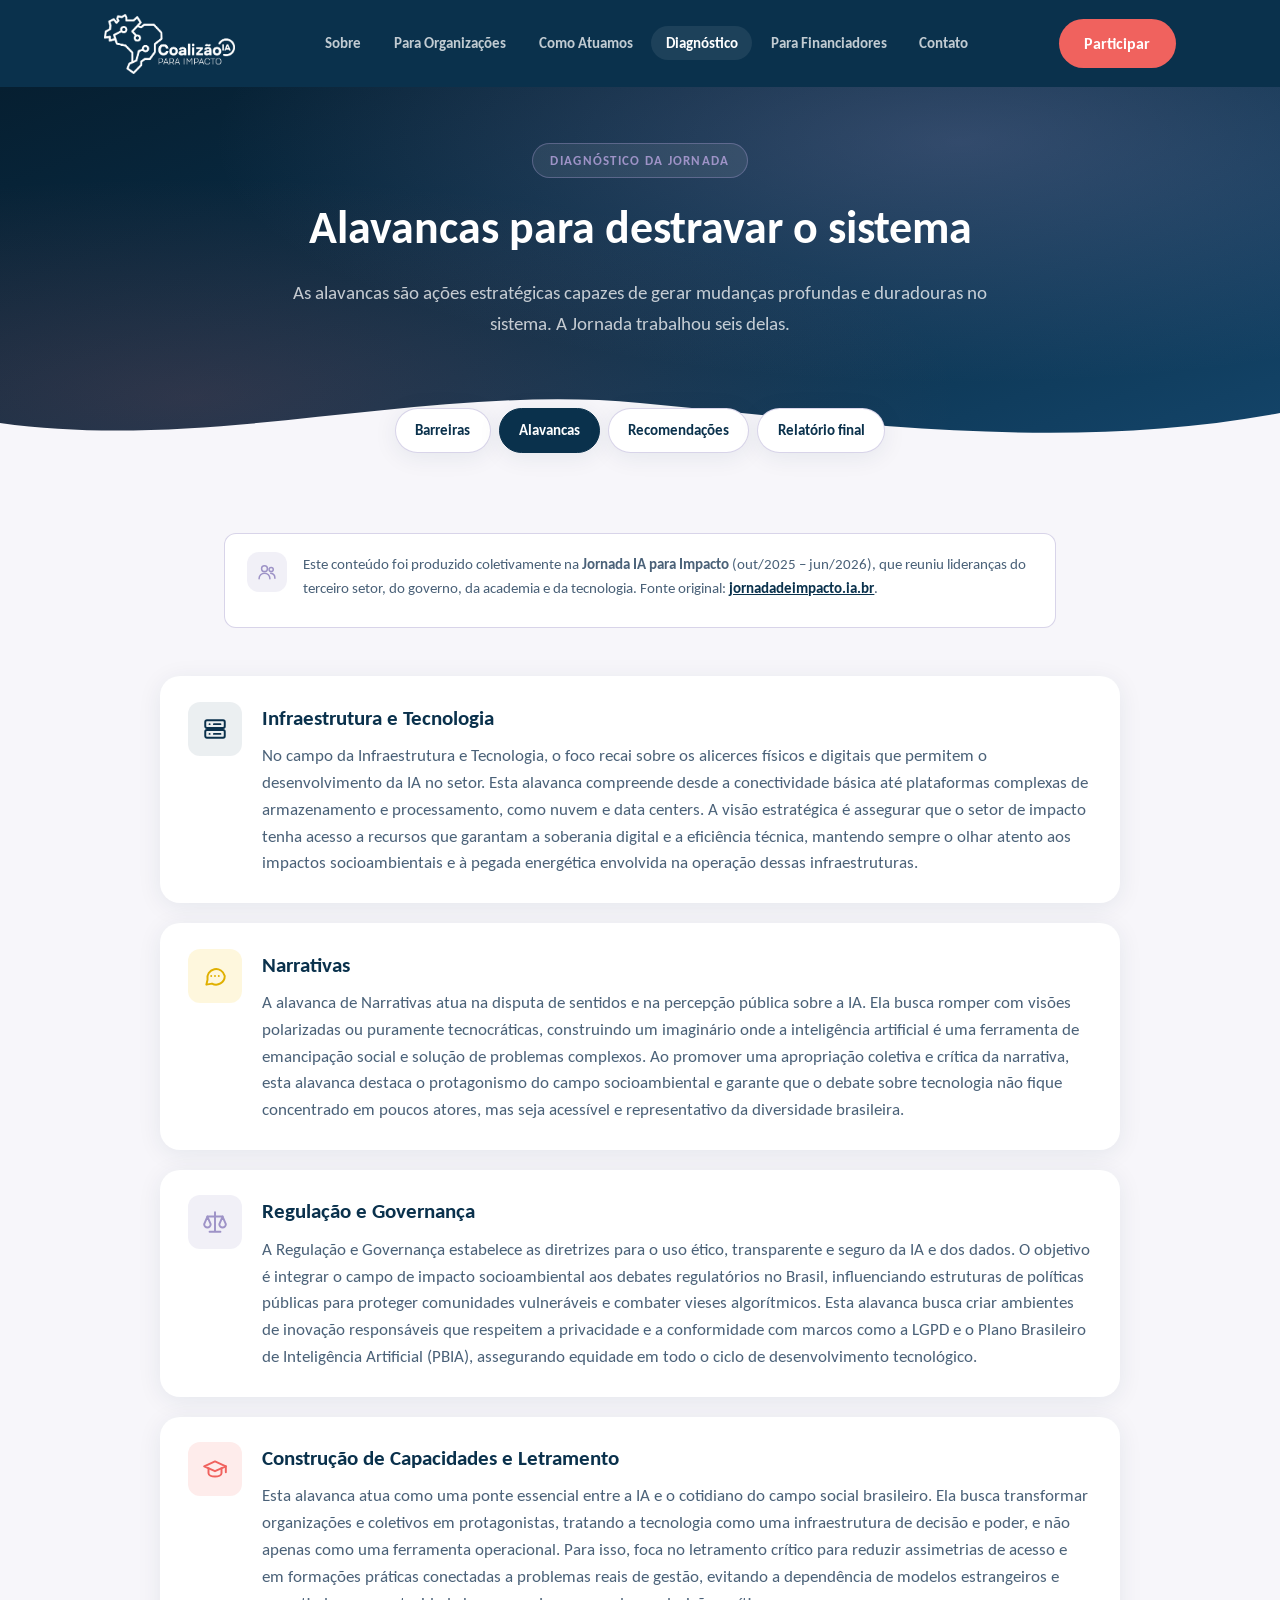
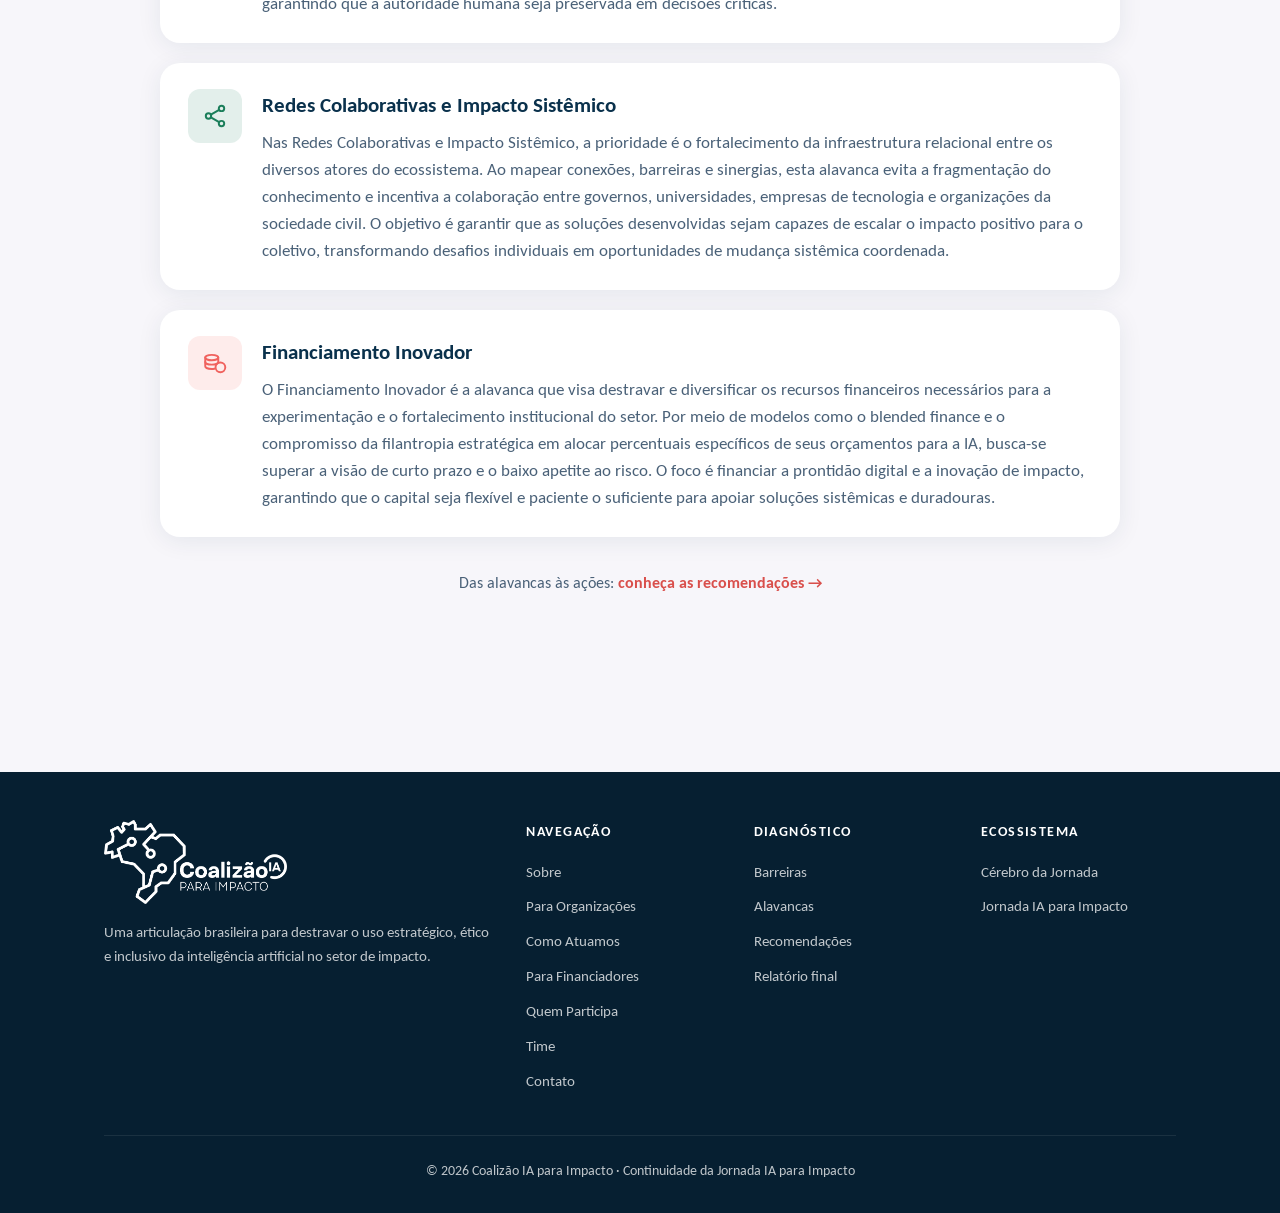
==== alavancas.html @ b7207121 "Subpaginas do diagnostico da Jornada: barreiras, alavancas, recomendacoes e relatorio Conteudo repli" ====
<!DOCTYPE html>
<html lang="pt-BR">
<head>
  <meta charset="UTF-8">
  <meta name="viewport" content="width=device-width, initial-scale=1.0">
  <title>Alavancas — Coalizão IA para Impacto</title>
  <meta name="description" content="As seis alavancas identificadas pela Jornada IA para Impacto para destravar o uso estratégico da IA no setor de impacto.">
  <link rel="preconnect" href="https://fonts.googleapis.com">
  <link rel="preconnect" href="https://fonts.gstatic.com" crossorigin>
  <link href="https://fonts.googleapis.com/css2?family=Carlito:ital,wght@0,400;0,700;1,400&display=swap" rel="stylesheet">
  <link rel="stylesheet" href="css/coalizao.css">
  <link rel="icon" type="image/png" sizes="32x32" href="assets/favicon-32.png">
  <link rel="icon" type="image/png" sizes="192x192" href="assets/favicon-192.png">
  <link rel="apple-touch-icon" href="assets/apple-touch-icon.png">
  <link rel="canonical" href="https://iaparaimpacto.org.br/alavancas.html">
  <script>
    if (/(^|\.)coalizaoiaparaimpacto\.org\.br$/.test(location.hostname)) {
      location.replace('https://iaparaimpacto.org.br' + location.pathname + location.search + location.hash);
    }
  </script>
</head>
<body>

  <header class="site-header">
    <nav class="nav">
      <a class="brand" href="index.html" aria-label="Coalizão IA para Impacto — página inicial">
        <img src="assets/branco_logo_coalizao-ia-para-impacto.png" alt="Coalizão IA para Impacto">
      </a>
      <ul class="nav-links">
        <li><a href="index.html#sobre">Sobre</a></li>
        <li><a href="index.html#organizacoes">Para Organizações</a></li>
        <li><a href="index.html#como-atuamos">Como Atuamos</a></li>
        <li><a href="barreiras.html" aria-current="page">Diagnóstico</a></li>
        <li><a href="index.html#financiadores">Para Financiadores</a></li>
        <li><a href="contato.html">Contato</a></li>
      </ul>
      <a class="btn btn-primary" href="index.html#participar">Participar</a>
    </nav>
  </header>

  <section class="hero page-hero">
    <div class="container">
      <span class="eyebrow">Diagnóstico da Jornada</span>
      <h1>Alavancas para destravar o sistema</h1>
      <p class="lead">
        As alavancas são ações estratégicas capazes de gerar mudanças profundas e
        duradouras no sistema. A Jornada trabalhou seis delas.
      </p>
    </div>
    <div class="wave-divider" aria-hidden="true">
      <svg viewBox="0 0 1440 70" preserveAspectRatio="none">
        <path d="M0,40 C240,70 480,0 720,20 C960,40 1200,70 1440,30 L1440,70 L0,70 Z"></path>
      </svg>
    </div>
  </section>

  <nav class="subnav container" aria-label="Diagnóstico da Jornada">
    <a href="barreiras.html">Barreiras</a>
    <a href="alavancas.html" aria-current="page">Alavancas</a>
    <a href="recomendacoes.html">Recomendações</a>
    <a href="relatorio.html">Relatório final</a>
  </nav>

  <section class="section">
    <div class="container">
      <div class="source-note">
        <div class="card-icon lavanda"><svg class="ico" aria-hidden="true"><use href="assets/icons.svg#i-users"/></svg></div>
        <div>
          Este conteúdo foi produzido coletivamente na <strong>Jornada IA para Impacto</strong>
          (out/2025 – jun/2026), que reuniu lideranças do terceiro setor, do governo, da
          academia e da tecnologia. Fonte original:
          <a href="https://jornadadeimpacto.ia.br/alavancas" target="_blank" rel="noopener">jornadadeimpacto.ia.br</a>.
        </div>
      </div>

      <div class="lever-list">
        <article class="lever">
          <div class="card-icon navy"><svg class="ico" aria-hidden="true"><use href="assets/icons.svg#i-server"/></svg></div>
          <div>
            <h2>Infraestrutura e Tecnologia</h2>
            <p>No campo da Infraestrutura e Tecnologia, o foco recai sobre os alicerces físicos e digitais que permitem o desenvolvimento da IA no setor. Esta alavanca compreende desde a conectividade básica até plataformas complexas de armazenamento e processamento, como nuvem e data centers. A visão estratégica é assegurar que o setor de impacto tenha acesso a recursos que garantam a soberania digital e a eficiência técnica, mantendo sempre o olhar atento aos impactos socioambientais e à pegada energética envolvida na operação dessas infraestruturas.</p>
          </div>
        </article>
        <article class="lever">
          <div class="card-icon amarelo"><svg class="ico" aria-hidden="true"><use href="assets/icons.svg#i-message"/></svg></div>
          <div>
            <h2>Narrativas</h2>
            <p>A alavanca de Narrativas atua na disputa de sentidos e na percepção pública sobre a IA. Ela busca romper com visões polarizadas ou puramente tecnocráticas, construindo um imaginário onde a inteligência artificial é uma ferramenta de emancipação social e solução de problemas complexos. Ao promover uma apropriação coletiva e crítica da narrativa, esta alavanca destaca o protagonismo do campo socioambiental e garante que o debate sobre tecnologia não fique concentrado em poucos atores, mas seja acessível e representativo da diversidade brasileira.</p>
          </div>
        </article>
        <article class="lever">
          <div class="card-icon lavanda"><svg class="ico" aria-hidden="true"><use href="assets/icons.svg#i-scale"/></svg></div>
          <div>
            <h2>Regulação e Governança</h2>
            <p>A Regulação e Governança estabelece as diretrizes para o uso ético, transparente e seguro da IA e dos dados. O objetivo é integrar o campo de impacto socioambiental aos debates regulatórios no Brasil, influenciando estruturas de políticas públicas para proteger comunidades vulneráveis e combater vieses algorítmicos. Esta alavanca busca criar ambientes de inovação responsáveis que respeitem a privacidade e a conformidade com marcos como a LGPD e o Plano Brasileiro de Inteligência Artificial (PBIA), assegurando equidade em todo o ciclo de desenvolvimento tecnológico.</p>
          </div>
        </article>
        <article class="lever">
          <div class="card-icon coral"><svg class="ico" aria-hidden="true"><use href="assets/icons.svg#i-cap"/></svg></div>
          <div>
            <h2>Construção de Capacidades e Letramento</h2>
            <p>Esta alavanca atua como uma ponte essencial entre a IA e o cotidiano do campo social brasileiro. Ela busca transformar organizações e coletivos em protagonistas, tratando a tecnologia como uma infraestrutura de decisão e poder, e não apenas como uma ferramenta operacional. Para isso, foca no letramento crítico para reduzir assimetrias de acesso e em formações práticas conectadas a problemas reais de gestão, evitando a dependência de modelos estrangeiros e garantindo que a autoridade humana seja preservada em decisões críticas.</p>
          </div>
        </article>
        <article class="lever">
          <div class="card-icon verde"><svg class="ico" aria-hidden="true"><use href="assets/icons.svg#i-share"/></svg></div>
          <div>
            <h2>Redes Colaborativas e Impacto Sistêmico</h2>
            <p>Nas Redes Colaborativas e Impacto Sistêmico, a prioridade é o fortalecimento da infraestrutura relacional entre os diversos atores do ecossistema. Ao mapear conexões, barreiras e sinergias, esta alavanca evita a fragmentação do conhecimento e incentiva a colaboração entre governos, universidades, empresas de tecnologia e organizações da sociedade civil. O objetivo é garantir que as soluções desenvolvidas sejam capazes de escalar o impacto positivo para o coletivo, transformando desafios individuais em oportunidades de mudança sistêmica coordenada.</p>
          </div>
        </article>
        <article class="lever">
          <div class="card-icon coral"><svg class="ico" aria-hidden="true"><use href="assets/icons.svg#i-coins"/></svg></div>
          <div>
            <h2>Financiamento Inovador</h2>
            <p>O Financiamento Inovador é a alavanca que visa destravar e diversificar os recursos financeiros necessários para a experimentação e o fortalecimento institucional do setor. Por meio de modelos como o blended finance e o compromisso da filantropia estratégica em alocar percentuais específicos de seus orçamentos para a IA, busca-se superar a visão de curto prazo e o baixo apetite ao risco. O foco é financiar a prontidão digital e a inovação de impacto, garantindo que o capital seja flexível e paciente o suficiente para apoiar soluções sistêmicas e duradouras.</p>
          </div>
        </article>
      </div>

      <p class="more-link">
        Das alavancas às ações: <a href="recomendacoes.html">conheça as recomendações →</a>
      </p>
    </div>
  </section>

  <footer class="site-footer">
    <div class="container">
      <div class="footer-grid">
        <div>
          <img class="footer-logo" src="assets/branco_logo_coalizao-ia-para-impacto.png" alt="Coalizão IA para Impacto">
          <p style="font-size:0.95rem;max-width:28rem;">
            Uma articulação brasileira para destravar o uso estratégico, ético e
            inclusivo da inteligência artificial no setor de impacto.
          </p>
        </div>
        <div>
          <h4>Navegação</h4>
          <ul>
            <li><a href="index.html#sobre">Sobre</a></li>
            <li><a href="index.html#organizacoes">Para Organizações</a></li>
            <li><a href="index.html#como-atuamos">Como Atuamos</a></li>
            <li><a href="index.html#financiadores">Para Financiadores</a></li>
            <li><a href="index.html#quem-participa">Quem Participa</a></li>
            <li><a href="index.html#time">Time</a></li>
            <li><a href="contato.html">Contato</a></li>
          </ul>
        </div>
        <div>
          <h4>Diagnóstico</h4>
          <ul>
            <li><a href="barreiras.html">Barreiras</a></li>
            <li><a href="alavancas.html">Alavancas</a></li>
            <li><a href="recomendacoes.html">Recomendações</a></li>
            <li><a href="relatorio.html">Relatório final</a></li>
          </ul>
        </div>
        <div>
          <h4>Ecossistema</h4>
          <ul>
            <li><a href="https://jornadadeimpacto.ia.br/" target="_blank" rel="noopener">Cérebro da Jornada</a></li>
            <li><a href="https://jornadadeimpacto.ia.br/" target="_blank" rel="noopener">Jornada IA para Impacto</a></li>
          </ul>
        </div>
      </div>
      <div class="footer-bottom">
        © 2026 Coalizão IA para Impacto · Continuidade da Jornada IA para Impacto
      </div>
    </div>
  </footer>

</body>
</html>
---- css/coalizao.css ----
/* ============================================================
   Coalizão IA para Impacto — Design System
   Identidade visual oficial (Com Limão, sistema da Jornada):
   Navy #0A314C · Lavanda #9E93C7 · Coral #F0625E · Calibri
   (na web: Carlito, métrica-compatível com Calibri)
   Compartilhado por todas as páginas do site.
   ============================================================ */

:root {
  /* Paleta oficial */
  --navy: #0A314C;          /* primária — fundos escuros, títulos */
  --navy-deep: #061F31;     /* variação escura para gradientes */
  --navy-soft: #14456A;     /* variação clara para gradientes */
  --lavanda: #9E93C7;       /* secundária */
  --coral: #F0625E;         /* destaque — CTAs */
  --coral-dark: #D94F4B;

  /* Neutros derivados */
  --paper: #F7F6FA;         /* fundo claro com leve tom lavanda */
  --paper-alt: #EFEDF5;
  --ink: #0A314C;           /* texto em fundo claro = navy */
  --ink-soft: #4A6178;      /* texto secundário */

  /* Transparências */
  --lavanda-tint: rgba(158, 147, 199, 0.14);
  --lavanda-border: rgba(158, 147, 199, 0.4);
  --coral-tint: rgba(240, 98, 94, 0.12);
  --navy-tint: rgba(10, 49, 76, 0.08);
  --white-tint: rgba(255, 255, 255, 0.08);
  --white-70: rgba(255, 255, 255, 0.75);
  --white: #FFFFFF;

  /* Tipografia — Calibri (Carlito na web) */
  --font-sans: 'Carlito', Calibri, 'Segoe UI', system-ui, sans-serif;

  /* Layout */
  --container: 1120px;
  --radius-lg: 1.25rem;
  --radius-md: 0.75rem;
  --radius-pill: 9999px;
  --shadow-card: 0 4px 24px rgba(10, 49, 76, 0.08);
  --shadow-card-hover: 0 8px 32px rgba(10, 49, 76, 0.15);
}

* { box-sizing: border-box; }

html { scroll-behavior: smooth; }

body {
  margin: 0;
  font-family: var(--font-sans);
  background: var(--paper);
  color: var(--ink);
  line-height: 1.6;
  font-size: 1.05rem;
  -webkit-font-smoothing: antialiased;
}

img { max-width: 100%; display: block; }

a { color: inherit; }

.container {
  max-width: var(--container);
  margin: 0 auto;
  padding: 0 1.5rem;
}

/* ---------- Header / Nav ---------- */
.site-header {
  position: sticky;
  top: 0;
  z-index: 50;
  background: var(--navy);
  color: var(--white);
}

.site-header .nav {
  display: flex;
  align-items: center;
  justify-content: space-between;
  gap: 1rem;
  padding: 0.85rem 1.5rem;
  max-width: var(--container);
  margin: 0 auto;
}

.brand { display: flex; align-items: center; text-decoration: none; }
.brand img { height: 60px; width: auto; }

/* ---------- Insígnia da marca (hexágono-nó, inline SVG) ---------- */
.insignia {
  display: inline-block;
  width: 1em;
  height: 1.14em; /* proporção do viewBox 851x972 */
  fill: currentColor;
  vertical-align: middle;
}

.nav-links {
  display: flex;
  align-items: center;
  gap: 0.25rem;
  list-style: none;
  margin: 0;
  padding: 0;
}

.nav-links a {
  white-space: nowrap;
  text-decoration: none;
  font-size: 0.95rem;
  font-weight: 600;
  padding: 0.5rem 0.9rem;
  border-radius: var(--radius-pill);
  color: var(--white-70);
  transition: background 0.2s, color 0.2s;
}

.nav-links a:hover,
.nav-links a[aria-current="page"] {
  background: var(--white-tint);
  color: var(--white);
}

/* ---------- Botões ---------- */
.btn {
  display: inline-flex;
  align-items: center;
  gap: 0.5rem;
  padding: 0.75rem 1.6rem;
  border-radius: var(--radius-pill);
  font-family: var(--font-sans);
  font-weight: 700;
  font-size: 1rem;
  text-decoration: none;
  border: none;
  cursor: pointer;
  transition: transform 0.15s, box-shadow 0.15s, background 0.2s;
}

.btn:hover { transform: translateY(-1px); }

.btn-primary {
  background: var(--coral);
  color: var(--white);
}
.btn-primary:hover { background: var(--coral-dark); box-shadow: 0 6px 18px rgba(240, 98, 94, 0.4); }

.btn-ghost {
  background: var(--white-tint);
  color: var(--white);
  border: 1px solid var(--lavanda-border);
}
.btn-ghost:hover { background: rgba(255, 255, 255, 0.16); }

.btn-navy {
  background: var(--navy);
  color: var(--white);
}
.btn-navy:hover { background: var(--navy-soft); }

/* ---------- Hero ---------- */
.hero {
  position: relative;
  background:
    radial-gradient(ellipse at 75% 15%, rgba(158, 147, 199, 0.28), transparent 55%),
    radial-gradient(ellipse at 15% 85%, rgba(240, 98, 94, 0.16), transparent 50%),
    linear-gradient(160deg, var(--navy-deep) 0%, var(--navy) 55%, var(--navy-soft) 100%);
  color: var(--white);
  padding: 5.5rem 0 8.5rem;
  overflow: hidden;
  text-align: center;
}

.hero .hero-logo {
  height: clamp(110px, 16vw, 160px);
  width: auto;
  margin: 0 auto 2.25rem;
}

/* Insígnias decorativas flutuando no hero */
.hero { isolation: isolate; }
.hero .hero-deco {
  position: absolute;
  opacity: 0.1;
  pointer-events: none;
  z-index: -1;
}
@media (max-width: 800px) {
  .hero .hero-deco { display: none; }
}

.hero .eyebrow {
  display: inline-block;
  padding: 0.4rem 1.1rem;
  border-radius: var(--radius-pill);
  background: var(--white-tint);
  border: 1px solid var(--lavanda-border);
  font-size: 0.8rem;
  font-weight: 700;
  letter-spacing: 0.1em;
  text-transform: uppercase;
  color: var(--lavanda);
  margin-bottom: 1.5rem;
}

.hero h1 {
  font-size: clamp(2.2rem, 5.5vw, 3.6rem);
  font-weight: 700;
  line-height: 1.12;
  margin: 0 0 1.5rem;
}

.hero h1 .highlight { color: var(--coral); }

.hero .lead {
  max-width: 46rem;
  margin: 0 auto 1rem;
  font-size: 1.2rem;
  color: var(--white-70);
}

.hero .actions {
  display: flex;
  gap: 1rem;
  justify-content: center;
  flex-wrap: wrap;
  margin-top: 2.5rem;
}

/* Divisor em onda */
.wave-divider {
  position: absolute;
  bottom: -1px;
  left: 0;
  width: 100%;
  line-height: 0;
}
.wave-divider svg { width: 100%; height: 70px; display: block; }
.wave-divider path { fill: var(--paper); }

/* ---------- Faixa de números ---------- */
.stats-band {
  display: grid;
  grid-template-columns: repeat(auto-fit, minmax(180px, 1fr));
  gap: 1.5rem;
  margin-top: -3.5rem;
  position: relative;
  z-index: 2;
}

.stat {
  background: var(--white);
  border-radius: var(--radius-lg);
  border-top: 4px solid var(--coral);
  box-shadow: var(--shadow-card);
  padding: 1.5rem 1.25rem;
  text-align: center;
}

.stat:nth-child(2) { border-top-color: var(--lavanda); }
.stat:nth-child(3) { border-top-color: #F7D046; }
.stat:nth-child(4) { border-top-color: #1B7E5A; }

.stat .num {
  display: block;
  font-size: 2.1rem;
  font-weight: 700;
  color: var(--coral);
  line-height: 1.1;
}

.stat .label {
  font-size: 0.9rem;
  color: var(--ink-soft);
}

/* ---------- Seções ---------- */
.section { padding: 5rem 0; }
.section.alt { background: var(--paper-alt); }
.section.dark {
  background: linear-gradient(160deg, var(--navy-deep), var(--navy));
  color: var(--white);
}

.section-head {
  text-align: center;
  max-width: 46rem;
  margin: 0 auto 3rem;
}

.kicker .insignia {
  width: 0.8em;
  height: 0.92em;
  margin-right: 0.45em;
  vertical-align: -0.1em;
  color: var(--coral);
}

.kicker {
  display: inline-block;
  font-size: 0.8rem;
  font-weight: 700;
  letter-spacing: 0.12em;
  text-transform: uppercase;
  color: var(--navy);
  background: var(--lavanda-tint);
  border: 1px solid var(--lavanda-border);
  padding: 0.35rem 1rem;
  border-radius: var(--radius-pill);
  margin-bottom: 1rem;
}

.section.dark .kicker {
  color: var(--lavanda);
  background: var(--white-tint);
}

.section-head h2 {
  font-size: clamp(1.7rem, 3.5vw, 2.4rem);
  font-weight: 700;
  line-height: 1.2;
  margin: 0 0 0.75rem;
}

.section-head p {
  color: var(--ink-soft);
  font-size: 1.1rem;
  margin: 0;
}

.section.dark .section-head p { color: var(--white-70); }

/* ---------- Cards ---------- */
.card-grid {
  display: grid;
  grid-template-columns: repeat(auto-fit, minmax(250px, 1fr));
  gap: 1.5rem;
}

.card {
  background: var(--white);
  border: 1px solid rgba(158, 147, 199, 0.18);
  border-radius: var(--radius-lg);
  padding: 1.75rem;
  box-shadow: var(--shadow-card);
  transition: transform 0.2s, box-shadow 0.2s, border-color 0.2s;
}

.card:hover {
  transform: translateY(-4px);
  box-shadow: var(--shadow-card-hover);
  border-color: var(--lavanda-border);
}

.card-icon {
  width: 54px;
  height: 54px;
  border-radius: var(--radius-md);
  display: grid;
  place-items: center;
  font-size: 1.5rem;
  margin-bottom: 1.1rem;
}

.card-icon .insignia { width: 26px; height: 30px; }

.card-icon.coral   { background: var(--coral-tint);   color: var(--coral); }
.card-icon.lavanda { background: var(--lavanda-tint); color: var(--lavanda); }
.card-icon.navy    { background: var(--navy-tint);    color: var(--navy); }
.card-icon.verde   { background: rgba(27, 126, 90, 0.12); color: #1B7E5A; }
.card-icon.amarelo { background: rgba(247, 208, 70, 0.18); color: #E0B000; }

.section.dark .card-icon.navy { background: var(--white-tint); color: var(--lavanda); }

/* Rotações da insígnia (as 6 variações oficiais) */
.rot-60  { transform: rotate(60deg); }
.rot-120 { transform: rotate(120deg); }
.rot-180 { transform: rotate(180deg); }
.rot-240 { transform: rotate(240deg); }
.rot-300 { transform: rotate(300deg); }

.card h3 {
  margin: 0 0 0.5rem;
  font-size: 1.2rem;
  font-weight: 700;
}

.card p {
  margin: 0;
  color: var(--ink-soft);
  font-size: 0.98rem;
}

.section.dark .card {
  background: var(--white-tint);
  border: 1px solid var(--lavanda-border);
  box-shadow: none;
}
.section.dark .card h3 { color: var(--white); }
.section.dark .card p { color: var(--white-70); }

/* Card de pilar com etiqueta */
.card .tag {
  display: inline-block;
  font-size: 0.72rem;
  font-weight: 700;
  letter-spacing: 0.08em;
  text-transform: uppercase;
  padding: 0.2rem 0.7rem;
  border-radius: var(--radius-pill);
  background: var(--coral-tint);
  color: var(--coral);
  margin-bottom: 0.75rem;
}

.section.dark .card .tag { background: rgba(240, 98, 94, 0.25); color: #FFB3B0; }

/* ---------- Citação / objetivo ---------- */
.quote-block {
  position: relative;
  max-width: 52rem;
  margin: 0 auto;
  text-align: center;
}

.quote-block .quote-deco {
  position: absolute;
  top: 50%;
  left: 50%;
  transform: translate(-50%, -54%);
  width: 320px;
  height: 365px;
  opacity: 0.07;
  pointer-events: none;
  color: var(--lavanda);
}

.quote-block blockquote {
  margin: 0;
  font-size: clamp(1.3rem, 2.8vw, 1.8rem);
  font-weight: 600;
  line-height: 1.45;
  color: var(--white);
}

.quote-block blockquote .highlight { color: var(--coral); }

/* ---------- Chips ---------- */
.chip-grid {
  display: flex;
  flex-wrap: wrap;
  gap: 0.75rem;
  justify-content: center;
  max-width: 52rem;
  margin: 0 auto;
}

.chip {
  padding: 0.65rem 1.4rem;
  border-radius: var(--radius-pill);
  background: var(--white);
  border: 1px solid var(--lavanda-border);
  font-weight: 600;
  font-size: 0.95rem;
  box-shadow: var(--shadow-card);
}

/* ---------- Ícones temáticos (traço, herdam a cor) ---------- */
.ico {
  width: 26px;
  height: 26px;
  fill: none;
  stroke: currentColor;
  stroke-width: 1.8;
  stroke-linecap: round;
  stroke-linejoin: round;
}

/* Grade fixa 3 + 3 */
.card-grid.cols-3 { grid-template-columns: repeat(3, 1fr); }
@media (max-width: 900px) { .card-grid.cols-3 { grid-template-columns: repeat(2, 1fr); } }
@media (max-width: 600px) { .card-grid.cols-3 { grid-template-columns: 1fr; } }

/* ---------- Barreiras: blocos horizontais compactos ---------- */
.barrier-grid {
  display: grid;
  grid-template-columns: repeat(3, 1fr);
  gap: 1rem 1.25rem;
}
@media (max-width: 900px) { .barrier-grid { grid-template-columns: repeat(2, 1fr); } }
@media (max-width: 600px) { .barrier-grid { grid-template-columns: 1fr; } }

.barrier {
  display: flex;
  gap: 1rem;
  align-items: flex-start;
  padding: 1.1rem 1.25rem;
  background: var(--white);
  border-radius: var(--radius-md);
  border-left: 4px solid var(--coral);
  box-shadow: var(--shadow-card);
}
.barrier .card-icon { flex: 0 0 auto; width: 44px; height: 44px; margin: 0; }
.barrier .card-icon .ico { width: 22px; height: 22px; }
.barrier h3 { margin: 0 0 0.2rem; font-size: 1.05rem; }
.barrier p { margin: 0; color: var(--ink-soft); font-size: 0.93rem; line-height: 1.45; }

/* ---------- Como atuamos: diagrama em camadas ---------- */
.tree {
  max-width: 980px;
  margin: 0 auto;
  display: grid;
  gap: 0.9rem;
}
.tree-band {
  display: flex;
  gap: 1.1rem;
  align-items: center;
  border-radius: var(--radius-lg);
  padding: 1.4rem 1.75rem;
}
.tree-band h3 { margin: 0 0 0.25rem; font-size: 1.2rem; }
.tree-band p { margin: 0; font-size: 0.98rem; }
.tree-band .card-icon { flex: 0 0 auto; margin: 0; }
.tree-band .band-label {
  display: block;
  font-size: 0.72rem;
  font-weight: 700;
  letter-spacing: 0.1em;
  text-transform: uppercase;
  margin-bottom: 0.2rem;
}
.tree-top {
  background: rgba(247, 208, 70, 0.16);
  border: 1px solid rgba(224, 176, 0, 0.35);
}
.tree-top p { color: var(--ink-soft); }
.tree-top .band-label { color: #A07E00; }
.tree-base {
  background: linear-gradient(150deg, var(--navy), var(--navy-deep));
  color: var(--white);
}
.tree-base p { color: var(--white-70); }
.tree-base .band-label { color: var(--lavanda); }
.tree-base .card-icon { background: var(--white-tint); color: var(--lavanda); }
.tree-cols {
  display: grid;
  grid-template-columns: repeat(3, 1fr);
  gap: 0.9rem;
}
@media (max-width: 800px) {
  .tree-cols { grid-template-columns: 1fr; }
  .tree-band { flex-direction: column; align-items: flex-start; }
}
.tree-col {
  background: var(--white);
  border-radius: var(--radius-lg);
  border-top: 4px solid var(--coral);
  box-shadow: var(--shadow-card);
  padding: 1.5rem;
}
.tree-col:nth-child(2) { border-top-color: var(--lavanda); }
.tree-col:nth-child(3) { border-top-color: #1B7E5A; }
.tree-col h3 { margin: 0.9rem 0 0.4rem; font-size: 1.1rem; }
.tree-col p { margin: 0; color: var(--ink-soft); font-size: 0.95rem; }
.tree-col .card-icon { margin: 0; }

/* ---------- Financiadores: texto + lista ---------- */
.funders {
  display: grid;
  grid-template-columns: 0.9fr 1.1fr;
  gap: 3rem;
  align-items: center;
}
@media (max-width: 860px) { .funders { grid-template-columns: 1fr; gap: 2rem; } }
.funders .kicker { color: var(--lavanda); background: var(--white-tint); }
.funders h2 {
  font-size: clamp(1.7rem, 3.5vw, 2.4rem);
  line-height: 1.2;
  margin: 0 0 1rem;
}
.funders .lead { color: var(--white-70); font-size: 1.1rem; margin: 0 0 1.75rem; }
.funders-list { list-style: none; margin: 0; padding: 0; display: grid; gap: 1.25rem; }
.funders-list li { display: flex; gap: 1rem; align-items: flex-start; }
.funders-list .card-icon {
  flex: 0 0 auto; width: 44px; height: 44px; margin: 0;
  background: var(--white-tint); color: var(--coral);
}
.funders-list .card-icon .ico { width: 22px; height: 22px; }
.funders-list h3 { margin: 0 0 0.15rem; font-size: 1.08rem; color: var(--white); }
.funders-list p { margin: 0; color: var(--white-70); font-size: 0.95rem; }

/* ---------- Chamada "quer entender mais?" na home ---------- */
.more-link {
  text-align: center;
  margin-top: 2rem;
  font-size: 1.02rem;
  color: var(--ink-soft);
}
.more-link a {
  color: var(--coral-dark);
  font-weight: 700;
  text-decoration: none;
  white-space: nowrap;
}
.more-link a:hover { text-decoration: underline; }
.section.dark .more-link { color: var(--white-70); }

.link-list { list-style: none; margin: 1rem 0 0; padding: 0; display: grid; gap: 0.4rem; }
.link-list a { color: var(--navy); font-weight: 700; text-decoration: none; }
.link-list a:hover { color: var(--coral-dark); }
.link-list a::before { content: '→ '; color: var(--coral); }

/* ---------- Subpáginas do diagnóstico ---------- */
.page-hero { padding: 3.5rem 0 6rem; }
.page-hero h1 { font-size: clamp(1.9rem, 4.2vw, 2.9rem); }

.subnav {
  display: flex;
  flex-wrap: wrap;
  gap: 0.5rem;
  justify-content: center;
  margin: -2.75rem auto 0;
  position: relative;
  z-index: 2;
}
.subnav a {
  background: var(--white);
  border: 1px solid var(--lavanda-border);
  border-radius: var(--radius-pill);
  box-shadow: var(--shadow-card);
  padding: 0.6rem 1.2rem;
  font-weight: 700;
  font-size: 0.95rem;
  text-decoration: none;
  color: var(--navy);
}
.subnav a:hover { border-color: var(--coral); }
.subnav a[aria-current="page"] { background: var(--navy); color: var(--white); border-color: var(--navy); }

.source-note {
  max-width: 52rem;
  margin: 0 auto 3rem;
  display: flex;
  gap: 1rem;
  align-items: flex-start;
  background: var(--white);
  border: 1px solid var(--lavanda-border);
  border-radius: var(--radius-md);
  padding: 1.1rem 1.4rem;
  font-size: 0.95rem;
  color: var(--ink-soft);
}
.source-note .card-icon { width: 40px; height: 40px; flex: 0 0 auto; }
.source-note .card-icon .ico { width: 20px; height: 20px; }
.source-note a { color: var(--navy); font-weight: 700; }

.prose-narrow { max-width: 52rem; margin: 0 auto; }
.prose-narrow p { color: var(--ink-soft); }

/* Barreiras por macrodimensão */
.macro {
  display: grid;
  grid-template-columns: 260px 1fr;
  gap: 2rem;
  padding: 2.25rem 0;
  border-top: 1px solid var(--lavanda-border);
}
.macro:first-of-type { border-top: none; }
@media (max-width: 800px) { .macro { grid-template-columns: 1fr; gap: 1rem; } }
.macro-head .num {
  display: block;
  font-size: 0.8rem;
  font-weight: 700;
  letter-spacing: 0.12em;
  text-transform: uppercase;
  color: var(--coral);
}
.macro-head h2 { font-size: 1.5rem; line-height: 1.2; margin: 0.3rem 0 0; }
.macro-items { display: grid; grid-template-columns: repeat(2, 1fr); gap: 1rem; }
@media (max-width: 800px) { .macro-items { grid-template-columns: 1fr; } }
.macro-items .item {
  background: var(--white);
  border-radius: var(--radius-md);
  box-shadow: var(--shadow-card);
  padding: 1.1rem 1.25rem;
}
.macro-items h3 {
  margin: 0 0 0.35rem;
  font-size: 0.85rem;
  letter-spacing: 0.08em;
  text-transform: uppercase;
  color: var(--navy);
}
.macro-items p { margin: 0; font-size: 0.95rem; color: var(--ink-soft); line-height: 1.5; }

/* Alavancas */
.lever-list { display: grid; gap: 1.25rem; max-width: 60rem; margin: 0 auto; }
.lever {
  display: grid;
  grid-template-columns: auto 1fr;
  gap: 1.25rem;
  background: var(--white);
  border-radius: var(--radius-lg);
  box-shadow: var(--shadow-card);
  padding: 1.6rem 1.75rem;
}
.lever h2 { font-size: 1.3rem; margin: 0 0 0.5rem; }
.lever p { margin: 0; color: var(--ink-soft); }
@media (max-width: 600px) { .lever { grid-template-columns: 1fr; } }

/* Recomendações em sanfona */
.rec-group { max-width: 56rem; margin: 0 auto 2.5rem; }
.rec-group > h2 {
  font-size: 0.85rem;
  letter-spacing: 0.12em;
  text-transform: uppercase;
  color: var(--coral);
  margin: 0 0 0.8rem;
}
.rec {
  background: var(--white);
  border-radius: var(--radius-md);
  box-shadow: var(--shadow-card);
  margin-bottom: 0.75rem;
  border-left: 4px solid var(--lavanda);
}
.rec summary {
  cursor: pointer;
  list-style: none;
  padding: 1.1rem 3rem 1.1rem 1.4rem;
  font-weight: 700;
  font-size: 1.05rem;
  position: relative;
}
.rec summary::-webkit-details-marker { display: none; }
.rec summary::after {
  content: '+';
  position: absolute;
  right: 1.3rem;
  top: 50%;
  transform: translateY(-50%);
  font-size: 1.5rem;
  color: var(--coral);
  font-weight: 400;
}
.rec[open] summary::after { content: '−'; }
.rec[open] { border-left-color: var(--coral); }
.rec .rec-body { padding: 0 1.4rem 1.3rem; }
.rec .rec-body p { color: var(--ink-soft); margin: 0 0 0.8rem; }
.rec .rec-meta {
  background: var(--paper);
  border-radius: var(--radius-md);
  padding: 0.7rem 1rem;
  font-size: 0.95rem;
}
.rec .rec-meta strong { color: var(--navy); }

/* Relatório */
.report-embed {
  max-width: 60rem;
  margin: 0 auto;
  background: var(--white);
  border-radius: var(--radius-lg);
  box-shadow: var(--shadow-card);
  overflow: hidden;
}
.report-embed iframe { display: block; width: 100%; height: 78vh; min-height: 520px; border: 0; }

/* ---------- Mural de logos (quem faz parte) ---------- */
.logo-wall {
  display: grid;
  grid-template-columns: repeat(auto-fit, minmax(160px, 1fr));
  gap: 1rem;
}

.logo-wall .logo-item {
  background: var(--white);
  border: 1px solid rgba(158, 147, 199, 0.18);
  border-radius: var(--radius-md);
  box-shadow: var(--shadow-card);
  display: grid;
  place-items: center;
  padding: 1.25rem 1.5rem;
  min-height: 92px;
  transition: transform 0.2s, box-shadow 0.2s;
}

.logo-wall .logo-item:hover {
  transform: translateY(-3px);
  box-shadow: var(--shadow-card-hover);
}

.logo-wall img {
  max-height: 52px;
  max-width: 100%;
  width: auto;
  filter: grayscale(1);
  opacity: 0.75;
  transition: filter 0.25s, opacity 0.25s;
}

.logo-wall .logo-item:hover img { filter: none; opacity: 1; }

.logo-wall-note {
  text-align: center;
  color: var(--ink-soft);
  font-size: 0.95rem;
  margin-top: 1.5rem;
}

/* ---------- Time ---------- */
.team-grid {
  display: grid;
  grid-template-columns: repeat(auto-fit, minmax(230px, 1fr));
  gap: 1.5rem;
  max-width: 980px;
  margin: 0 auto;
}

.team-card {
  background: var(--white);
  border: 1px solid rgba(158, 147, 199, 0.18);
  border-radius: var(--radius-lg);
  box-shadow: var(--shadow-card);
  padding: 1.75rem 1.5rem;
  text-align: center;
  transition: transform 0.2s, box-shadow 0.2s;
}

.team-card:hover { transform: translateY(-4px); box-shadow: var(--shadow-card-hover); }

.team-card img {
  width: 120px;
  height: 120px;
  border-radius: 50%;
  object-fit: cover;
  margin: 0 auto 1rem;
  border: 3px solid var(--lavanda-tint);
}

.team-card h3 { margin: 0 0 0.25rem; font-size: 1.1rem; }

.team-card .team-role {
  color: var(--coral);
  font-weight: 700;
  font-size: 0.85rem;
  letter-spacing: 0.04em;
  text-transform: uppercase;
  margin-bottom: 0.5rem;
}

.team-card p { margin: 0; color: var(--ink-soft); font-size: 0.9rem; }

/* ---------- Split (texto + coluna) ---------- */
.split {
  display: grid;
  grid-template-columns: 1.1fr 0.9fr;
  gap: 3rem;
  align-items: start;
}

.split .prose h2 {
  font-size: clamp(1.6rem, 3vw, 2.2rem);
  font-weight: 700;
  line-height: 1.25;
  margin-top: 0;
}

.split .prose p { color: var(--ink-soft); }

@media (max-width: 800px) {
  .split { grid-template-columns: 1fr; }
}

/* ---------- Linha do tempo ---------- */
.timeline {
  list-style: none;
  margin: 0;
  padding: 0;
  display: grid;
  grid-template-columns: repeat(auto-fit, minmax(220px, 1fr));
  gap: 1.5rem;
}

.timeline li {
  background: var(--white);
  border-radius: var(--radius-lg);
  padding: 1.5rem;
  box-shadow: var(--shadow-card);
  border-top: 4px solid var(--lavanda);
}

.timeline li.now { border-top-color: var(--coral); }

.timeline .when {
  font-size: 0.8rem;
  font-weight: 700;
  letter-spacing: 0.08em;
  text-transform: uppercase;
  color: var(--coral);
}

.timeline h3 { margin: 0.4rem 0 0.5rem; font-size: 1.1rem; }
.timeline p { margin: 0; color: var(--ink-soft); font-size: 0.95rem; }

/* ---------- CTA final ---------- */
.cta-banner {
  background:
    radial-gradient(ellipse at 80% 10%, rgba(158, 147, 199, 0.3), transparent 55%),
    linear-gradient(150deg, var(--navy), var(--navy-deep));
  color: var(--white);
  border-radius: var(--radius-lg);
  padding: 3.5rem 2.5rem;
  text-align: center;
}

.cta-banner h2 { font-size: clamp(1.6rem, 3vw, 2.2rem); margin: 0 0 1rem; }
.cta-banner p { color: var(--white-70); max-width: 40rem; margin: 0 auto 2rem; }
.cta-banner .actions { display: flex; gap: 1rem; justify-content: center; flex-wrap: wrap; }

/* ---------- Footer ---------- */
.site-footer {
  background: var(--navy-deep);
  color: var(--white-70);
  padding: 3rem 0 2rem;
  margin-top: 5rem;
}

.site-footer .footer-grid {
  display: grid;
  grid-template-columns: 2fr 1fr 1fr 1fr;
  gap: 2rem;
  margin-bottom: 2rem;
  align-items: start;
}

.site-footer .footer-logo { height: 84px; width: auto; margin-bottom: 1rem; }

.site-footer h4 {
  color: var(--white);
  font-size: 0.9rem;
  text-transform: uppercase;
  letter-spacing: 0.1em;
  margin: 0 0 1rem;
}

.site-footer ul { list-style: none; margin: 0; padding: 0; }
.site-footer li { margin-bottom: 0.5rem; }
.site-footer a { text-decoration: none; font-size: 0.95rem; }
.site-footer a:hover { color: var(--white); }

.site-footer .footer-bottom {
  border-top: 1px solid var(--white-tint);
  padding-top: 1.5rem;
  font-size: 0.85rem;
  text-align: center;
}

@media (max-width: 700px) {
  .site-footer .footer-grid { grid-template-columns: 1fr; }
}
@media (max-width: 1020px) {
  .nav-links { display: none; }
}
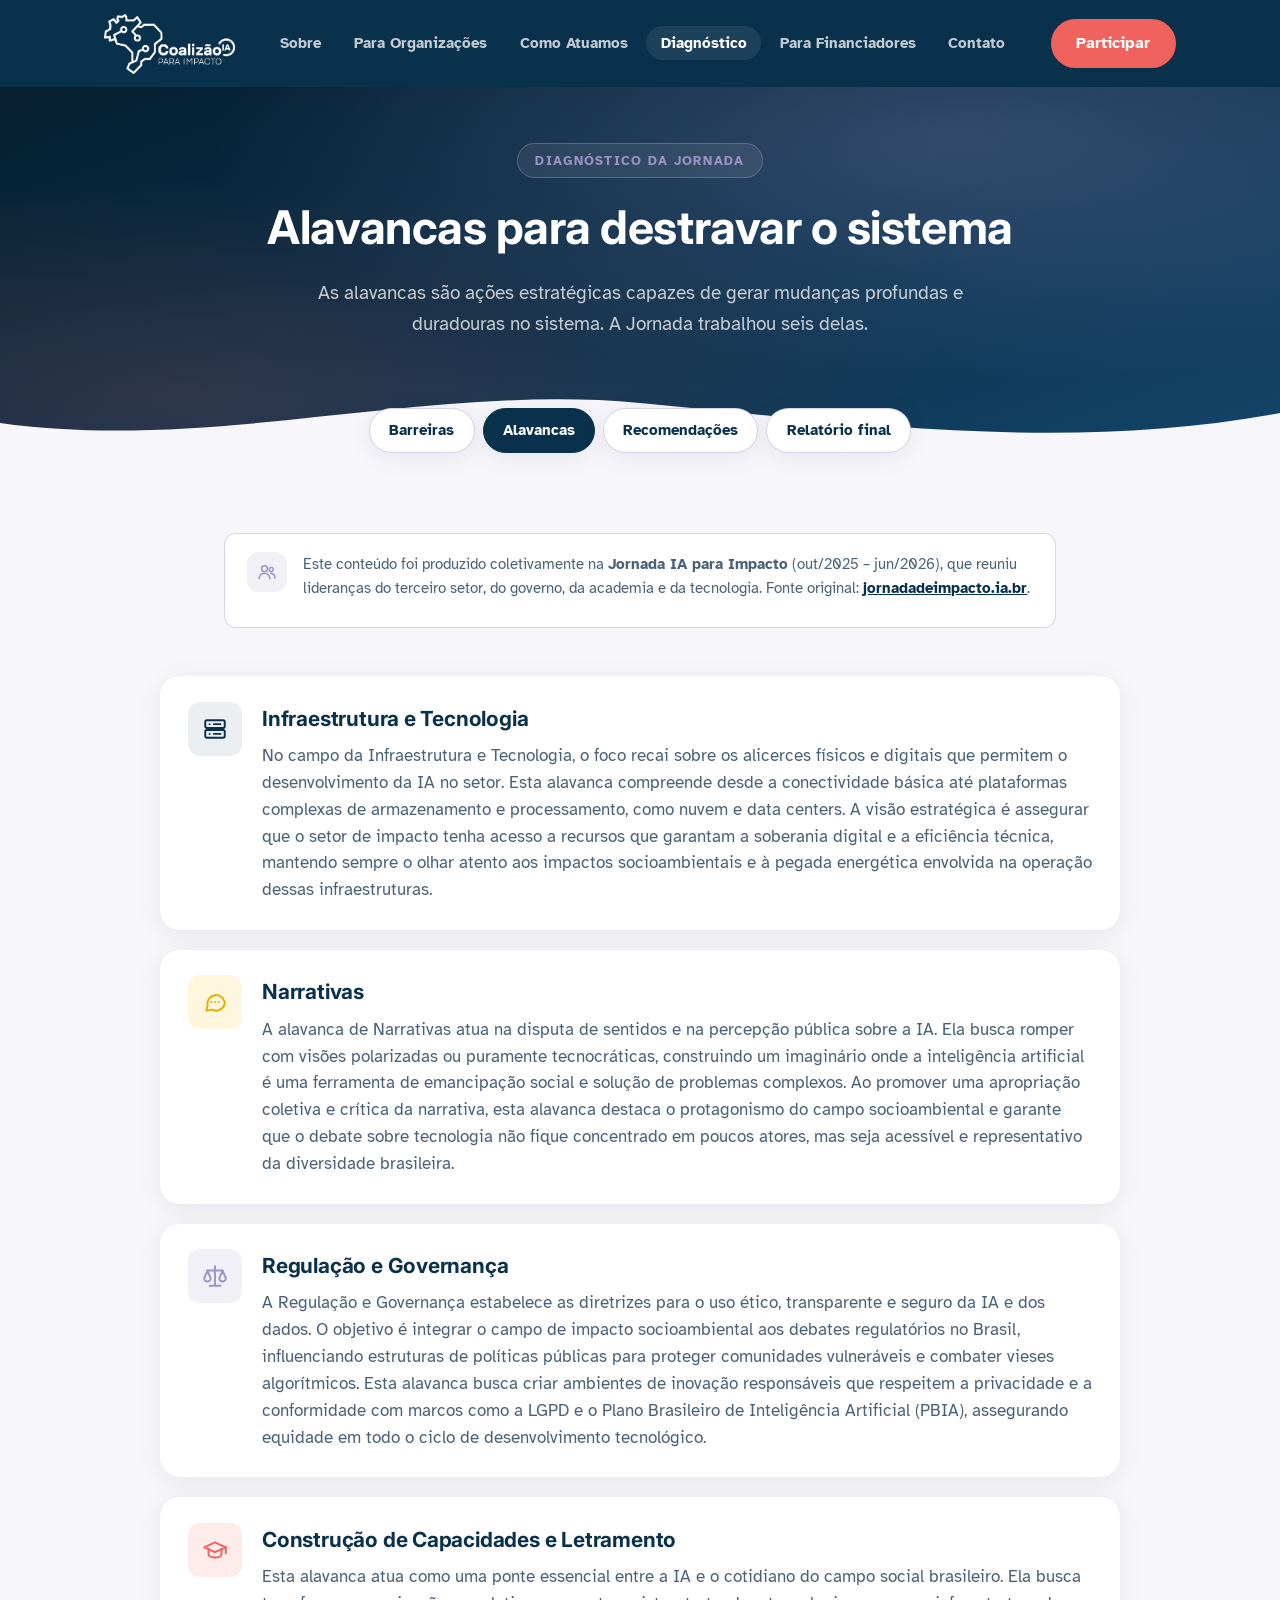
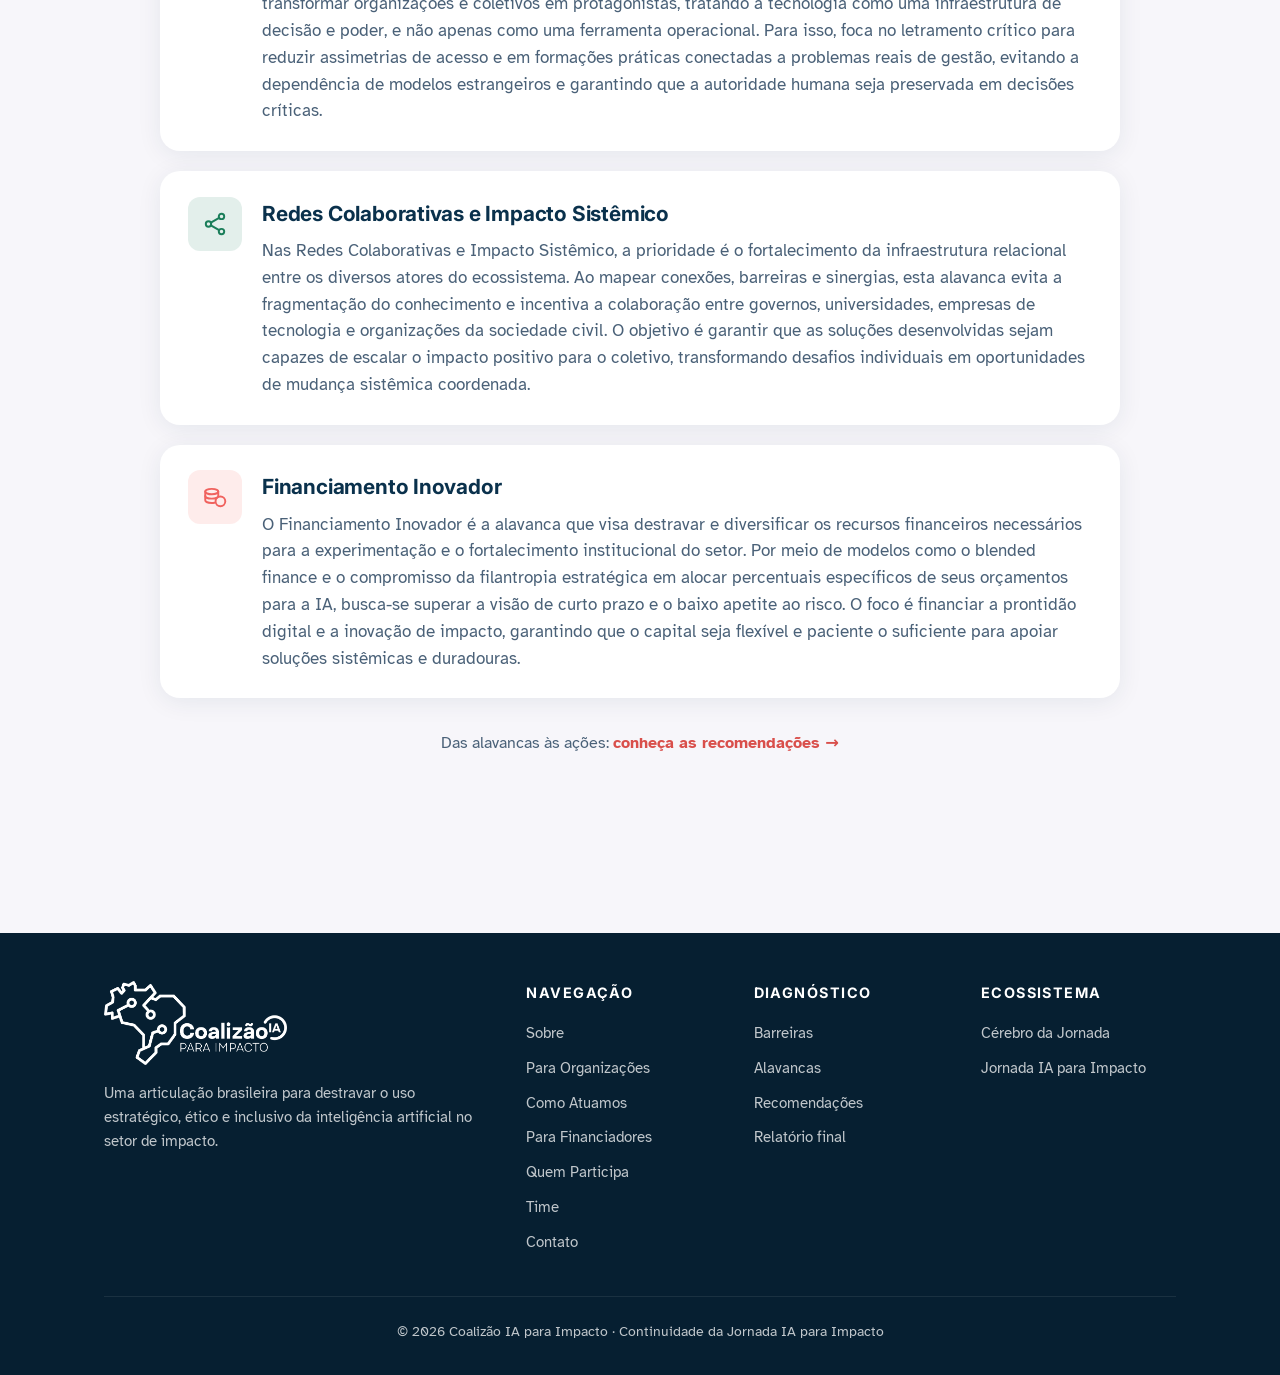
==== commit 16c25ea7: "Stage: equipe completa, visual com fotos do deck novo e secao de novidades Equipe - 9 pessoas, com p" ====
--- a/alavancas.html
+++ b/alavancas.html
@@ -7,12 +7,13 @@
   <meta name="description" content="As seis alavancas identificadas pela Jornada IA para Impacto para destravar o uso estratégico da IA no setor de impacto.">
   <link rel="preconnect" href="https://fonts.googleapis.com">
   <link rel="preconnect" href="https://fonts.gstatic.com" crossorigin>
-  <link href="https://fonts.googleapis.com/css2?family=Carlito:ital,wght@0,400;0,700;1,400&display=swap" rel="stylesheet">
+  <link href="https://fonts.googleapis.com/css2?family=Atkinson+Hyperlegible:ital,wght@0,400;0,700;1,400&family=Inter:wght@600;700;800&display=swap" rel="stylesheet">
   <link rel="stylesheet" href="css/coalizao.css">
   <link rel="icon" type="image/png" sizes="32x32" href="assets/favicon-32.png">
   <link rel="icon" type="image/png" sizes="192x192" href="assets/favicon-192.png">
   <link rel="apple-touch-icon" href="assets/apple-touch-icon.png">
   <link rel="canonical" href="https://iaparaimpacto.org.br/alavancas.html">
+  <script src="js/stage.js"></script>
   <script>
     if (/(^|\.)coalizaoiaparaimpacto\.org\.br$/.test(location.hostname)) {
       location.replace('https://iaparaimpacto.org.br' + location.pathname + location.search + location.hash);
--- a/css/coalizao.css
+++ b/css/coalizao.css
@@ -30,8 +30,9 @@
   --white-70: rgba(255, 255, 255, 0.75);
   --white: #FFFFFF;
 
-  /* Tipografia — Calibri (Carlito na web) */
-  --font-sans: 'Carlito', Calibri, 'Segoe UI', system-ui, sans-serif;
+  /* Tipografia — fontes abertas do brandbook: Atkinson Hyperlegible (texto), Inter (títulos) */
+  --font-sans: 'Atkinson Hyperlegible', 'Segoe UI', system-ui, sans-serif;
+  --font-head: 'Inter', 'Segoe UI', system-ui, sans-serif;
 
   /* Layout */
   --container: 1120px;
@@ -56,6 +57,8 @@
   -webkit-font-smoothing: antialiased;
 }
 
+h1, h2, h3, h4 { font-family: var(--font-head); letter-spacing: -0.01em; }
+
 img { max-width: 100%; display: block; }
 
 a { color: inherit; }
@@ -65,6 +68,17 @@
   margin: 0 auto;
   padding: 0 1.5rem;
 }
+
+/* ---------- Faixa da versão de teste (js/stage.js) ---------- */
+.stage-banner {
+  background: #F7D046;
+  color: var(--navy-deep);
+  text-align: center;
+  font-weight: 700;
+  font-size: 0.9rem;
+  padding: 0.45rem 1rem;
+}
+.stage-banner a { color: inherit; }
 
 /* ---------- Header / Nav ---------- */
 .site-header {
@@ -265,6 +279,7 @@
 
 .stat .num {
   display: block;
+  font-family: var(--font-head);
   font-size: 2.1rem;
   font-weight: 700;
   color: var(--coral);
@@ -814,45 +829,38 @@
 /* ---------- Time ---------- */
 .team-grid {
   display: grid;
-  grid-template-columns: repeat(auto-fit, minmax(230px, 1fr));
-  gap: 1.5rem;
-  max-width: 980px;
-  margin: 0 auto;
-}
+  grid-template-columns: repeat(3, 1fr);
+  gap: 2.25rem 2rem;
+}
+@media (max-width: 960px) { .team-grid { grid-template-columns: repeat(2, 1fr); } }
+@media (max-width: 620px) { .team-grid { grid-template-columns: 1fr; } }
 
 .team-card {
-  background: var(--white);
-  border: 1px solid rgba(158, 147, 199, 0.18);
-  border-radius: var(--radius-lg);
-  box-shadow: var(--shadow-card);
-  padding: 1.75rem 1.5rem;
-  text-align: center;
-  transition: transform 0.2s, box-shadow 0.2s;
-}
-
-.team-card:hover { transform: translateY(-4px); box-shadow: var(--shadow-card-hover); }
+  display: grid;
+  grid-template-columns: 104px 1fr;
+  gap: 1.1rem;
+  align-items: start;
+}
 
 .team-card img {
-  width: 120px;
-  height: 120px;
+  width: 104px;
+  height: 104px;
   border-radius: 50%;
   object-fit: cover;
-  margin: 0 auto 1rem;
-  border: 3px solid var(--lavanda-tint);
-}
-
-.team-card h3 { margin: 0 0 0.25rem; font-size: 1.1rem; }
+  box-shadow: 0 0 0 4px var(--white), 0 6px 18px rgba(10, 49, 76, 0.15);
+}
+
+.team-card h3 { margin: 0.2rem 0 0.15rem; font-size: 1.08rem; }
 
 .team-card .team-role {
-  color: var(--coral);
+  color: var(--coral-dark);
   font-weight: 700;
   font-size: 0.85rem;
-  letter-spacing: 0.04em;
-  text-transform: uppercase;
-  margin-bottom: 0.5rem;
-}
-
-.team-card p { margin: 0; color: var(--ink-soft); font-size: 0.9rem; }
+  line-height: 1.35;
+  margin-bottom: 0.4rem;
+}
+
+.team-card p { margin: 0; color: var(--ink-soft); font-size: 0.9rem; line-height: 1.5; }
 
 /* ---------- Split (texto + coluna) ---------- */
 .split {
@@ -920,6 +928,158 @@
 .cta-banner h2 { font-size: clamp(1.6rem, 3vw, 2.2rem); margin: 0 0 1rem; }
 .cta-banner p { color: var(--white-70); max-width: 40rem; margin: 0 auto 2rem; }
 .cta-banner .actions { display: flex; gap: 1rem; justify-content: center; flex-wrap: wrap; }
+
+/* ---------- Topo com foto (capa do deck) ---------- */
+.hero.hero-photo {
+  text-align: left;
+  padding: 7rem 0 9rem;
+  background:
+    linear-gradient(90deg, rgba(6, 31, 49, 0.92) 0%, rgba(6, 31, 49, 0.72) 45%, rgba(6, 31, 49, 0.35) 100%),
+    url('../assets/fotos/terra-noite.jpg') center / cover no-repeat,
+    var(--navy-deep);
+}
+.hero-photo .hero-inner { max-width: 44rem; }
+.hero-photo h1 { font-size: clamp(2.2rem, 5vw, 3.5rem); line-height: 1.1; }
+.hero-photo .lead { margin: 0 0 1rem; }
+.hero-photo .actions { justify-content: flex-start; }
+.hero-photo .rule {
+  width: 56px;
+  height: 4px;
+  background: var(--coral);
+  border-radius: 2px;
+  margin: 0 0 1.5rem;
+}
+
+.news-pill {
+  display: inline-flex;
+  align-items: center;
+  gap: 0.6rem;
+  background: rgba(255, 255, 255, 0.1);
+  border: 1px solid rgba(255, 255, 255, 0.25);
+  border-radius: var(--radius-pill);
+  padding: 0.35rem 0.9rem 0.35rem 0.4rem;
+  color: var(--white);
+  text-decoration: none;
+  font-size: 0.9rem;
+  margin-bottom: 1.75rem;
+}
+.news-pill .badge {
+  background: var(--coral);
+  border-radius: var(--radius-pill);
+  padding: 0.15rem 0.6rem;
+  font-size: 0.72rem;
+  font-weight: 700;
+  letter-spacing: 0.08em;
+  text-transform: uppercase;
+}
+.news-pill:hover { background: rgba(255, 255, 255, 0.18); }
+.news-pill[hidden] { display: none; }
+
+/* ---------- Novidades ---------- */
+.news-feature {
+  display: grid;
+  grid-template-columns: 0.85fr 1.15fr;
+  background: var(--white);
+  border-radius: var(--radius-lg);
+  box-shadow: var(--shadow-card);
+  overflow: hidden;
+}
+@media (max-width: 800px) { .news-feature { grid-template-columns: 1fr; } }
+.news-feature .news-side {
+  background: linear-gradient(150deg, var(--coral), var(--coral-dark));
+  color: var(--white);
+  padding: 2.25rem 2rem;
+  display: flex;
+  flex-direction: column;
+  justify-content: space-between;
+  gap: 1.5rem;
+}
+.news-side .news-tag {
+  font-size: 0.78rem;
+  font-weight: 700;
+  letter-spacing: 0.12em;
+  text-transform: uppercase;
+  opacity: 0.9;
+}
+.news-side .news-icon { width: 72px; height: 72px; stroke-width: 1.4; opacity: 0.9; }
+.news-side .news-deadline { font-family: var(--font-head); font-size: 1.6rem; font-weight: 800; line-height: 1.15; }
+.news-side .news-deadline small { display: block; font-size: 0.9rem; font-weight: 600; opacity: 0.9; }
+.news-feature .news-body { padding: 2.25rem 2.25rem 2rem; }
+.news-body h3 { font-size: 1.45rem; line-height: 1.25; margin: 0 0 0.75rem; }
+.news-body p { color: var(--ink-soft); margin: 0 0 1rem; }
+.news-body .news-credit { font-size: 0.88rem; margin-bottom: 1.5rem; }
+.news-feature.is-closed .news-side { background: linear-gradient(150deg, var(--slate, #4A6178), var(--navy)); }
+
+/* ---------- Da Jornada à Coalizão: texto + foto ---------- */
+.journey {
+  display: grid;
+  grid-template-columns: 1fr 0.9fr;
+  gap: 3rem;
+  align-items: center;
+}
+@media (max-width: 860px) { .journey { grid-template-columns: 1fr; } }
+.journey h2 { font-size: clamp(1.7rem, 3.5vw, 2.4rem); line-height: 1.2; margin: 0 0 1rem; }
+.journey p { color: var(--ink-soft); }
+.journey-photo { position: relative; margin: 0; }
+.journey-photo img {
+  width: 100%;
+  aspect-ratio: 4 / 5;
+  object-fit: cover;
+  border-radius: var(--radius-lg);
+  box-shadow: var(--shadow-card-hover);
+}
+.journey-photo figcaption { font-size: 0.85rem; color: var(--ink-soft); margin-top: 0.6rem; }
+.journey-facts {
+  display: grid;
+  grid-template-columns: repeat(4, auto);
+  justify-content: start;
+  gap: 0.5rem 2rem;
+  margin: 1.75rem 0 0;
+}
+@media (max-width: 520px) { .journey-facts { grid-template-columns: repeat(2, auto); } }
+.journey-facts div { font-size: 0.85rem; color: var(--ink-soft); }
+.journey-facts strong {
+  display: block;
+  font-family: var(--font-head);
+  font-size: 1.9rem;
+  line-height: 1.1;
+  color: var(--coral);
+}
+.resource-row { margin-top: 3rem; }
+
+/* ---------- Citação com foto ---------- */
+.quote-split {
+  display: grid;
+  grid-template-columns: 1.3fr 0.7fr;
+  background: linear-gradient(150deg, var(--navy-deep), var(--navy));
+  color: var(--white);
+}
+@media (max-width: 800px) { .quote-split { grid-template-columns: 1fr; } .quote-split .quote-photo { min-height: 220px; } }
+.quote-split .quote-text {
+  padding: 5rem 3rem 5rem max(1.5rem, calc((100vw - var(--container)) / 2 + 1.5rem));
+  display: flex;
+  flex-direction: column;
+  justify-content: center;
+}
+.quote-split .kicker { align-self: flex-start; color: var(--lavanda); background: var(--white-tint); }
+.quote-split blockquote {
+  margin: 0;
+  font-family: var(--font-head);
+  font-size: clamp(1.35rem, 2.6vw, 1.9rem);
+  font-weight: 700;
+  line-height: 1.35;
+}
+.quote-split blockquote .highlight { color: var(--coral); }
+.quote-split .quote-photo { background: url('../assets/fotos/floresta.jpg') center / cover no-repeat; }
+
+/* ---------- Convite final com foto ---------- */
+.cta-banner.cta-photo {
+  background:
+    linear-gradient(150deg, rgba(6, 31, 49, 0.88), rgba(10, 49, 76, 0.7)),
+    url('../assets/fotos/cidade-luzes.jpg') center / cover no-repeat,
+    var(--navy);
+  padding: 4.5rem 2.5rem;
+}
 
 /* ---------- Footer ---------- */
 .site-footer {
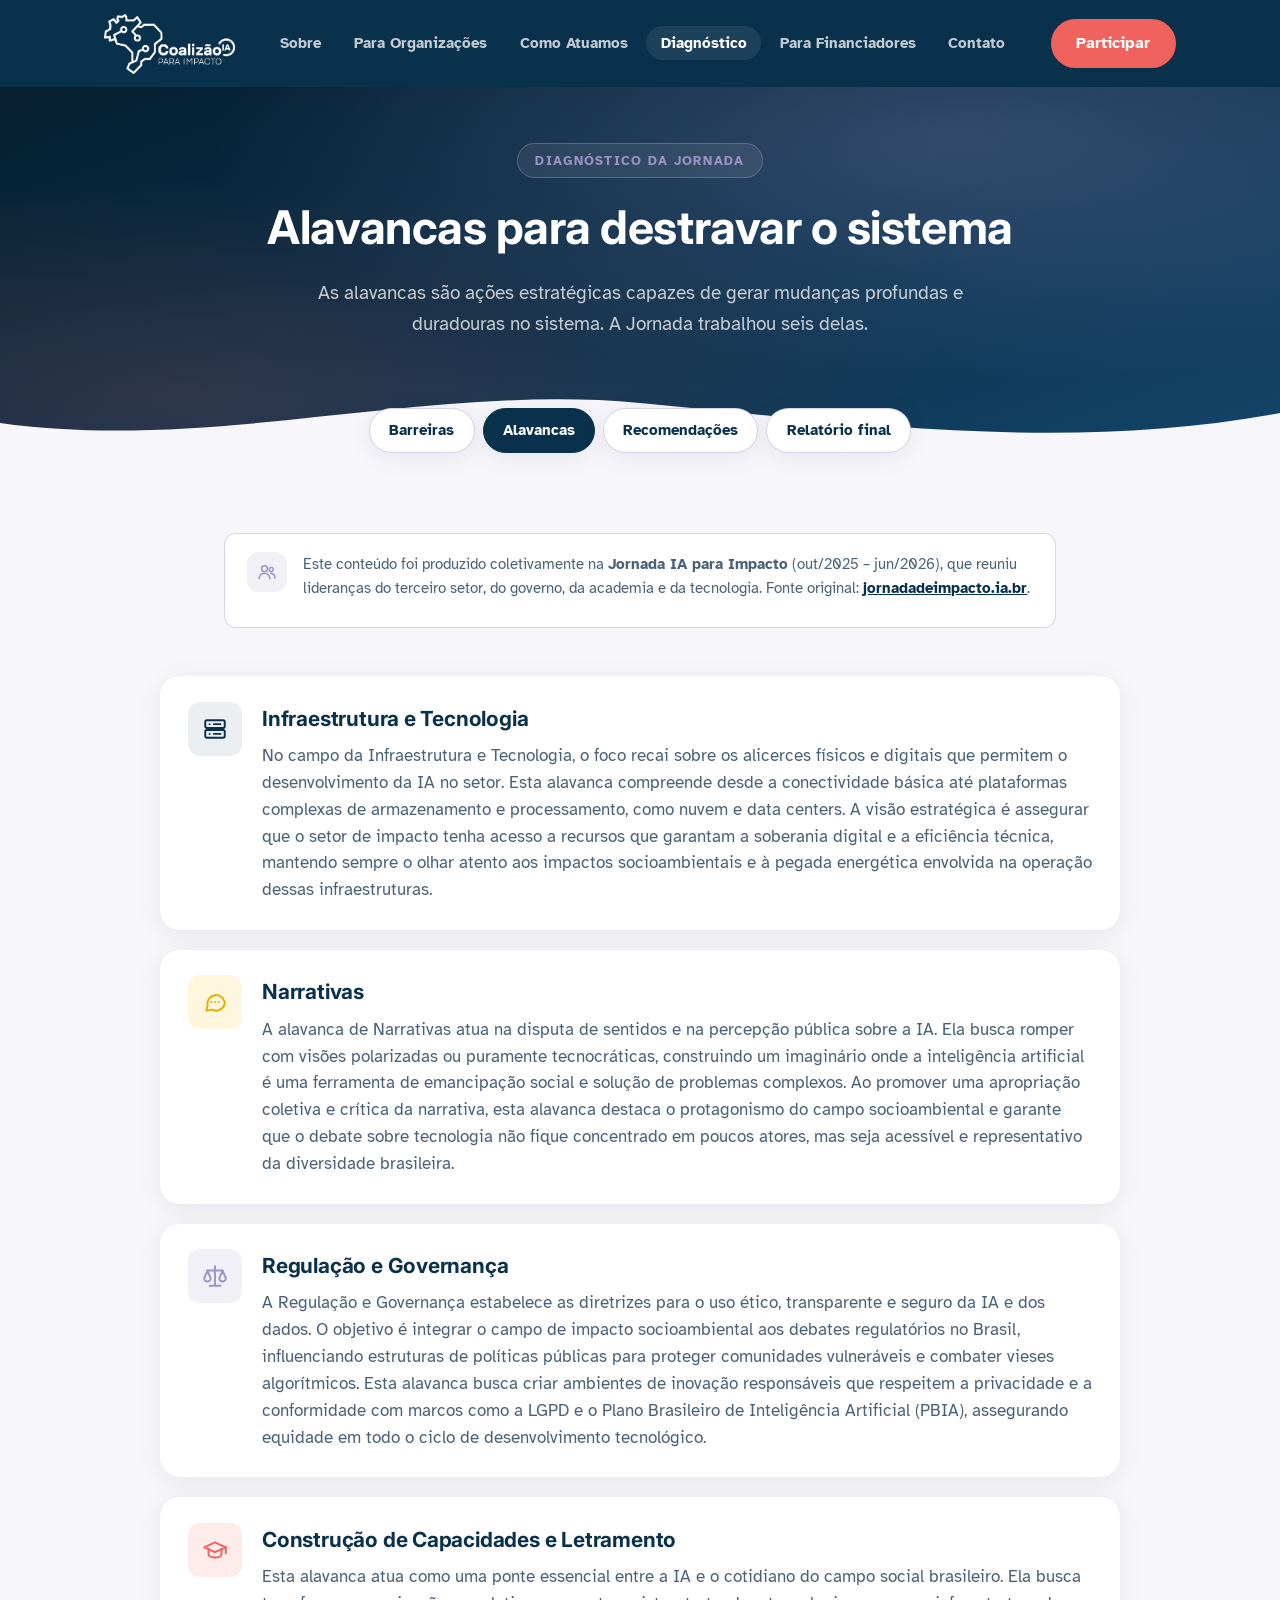
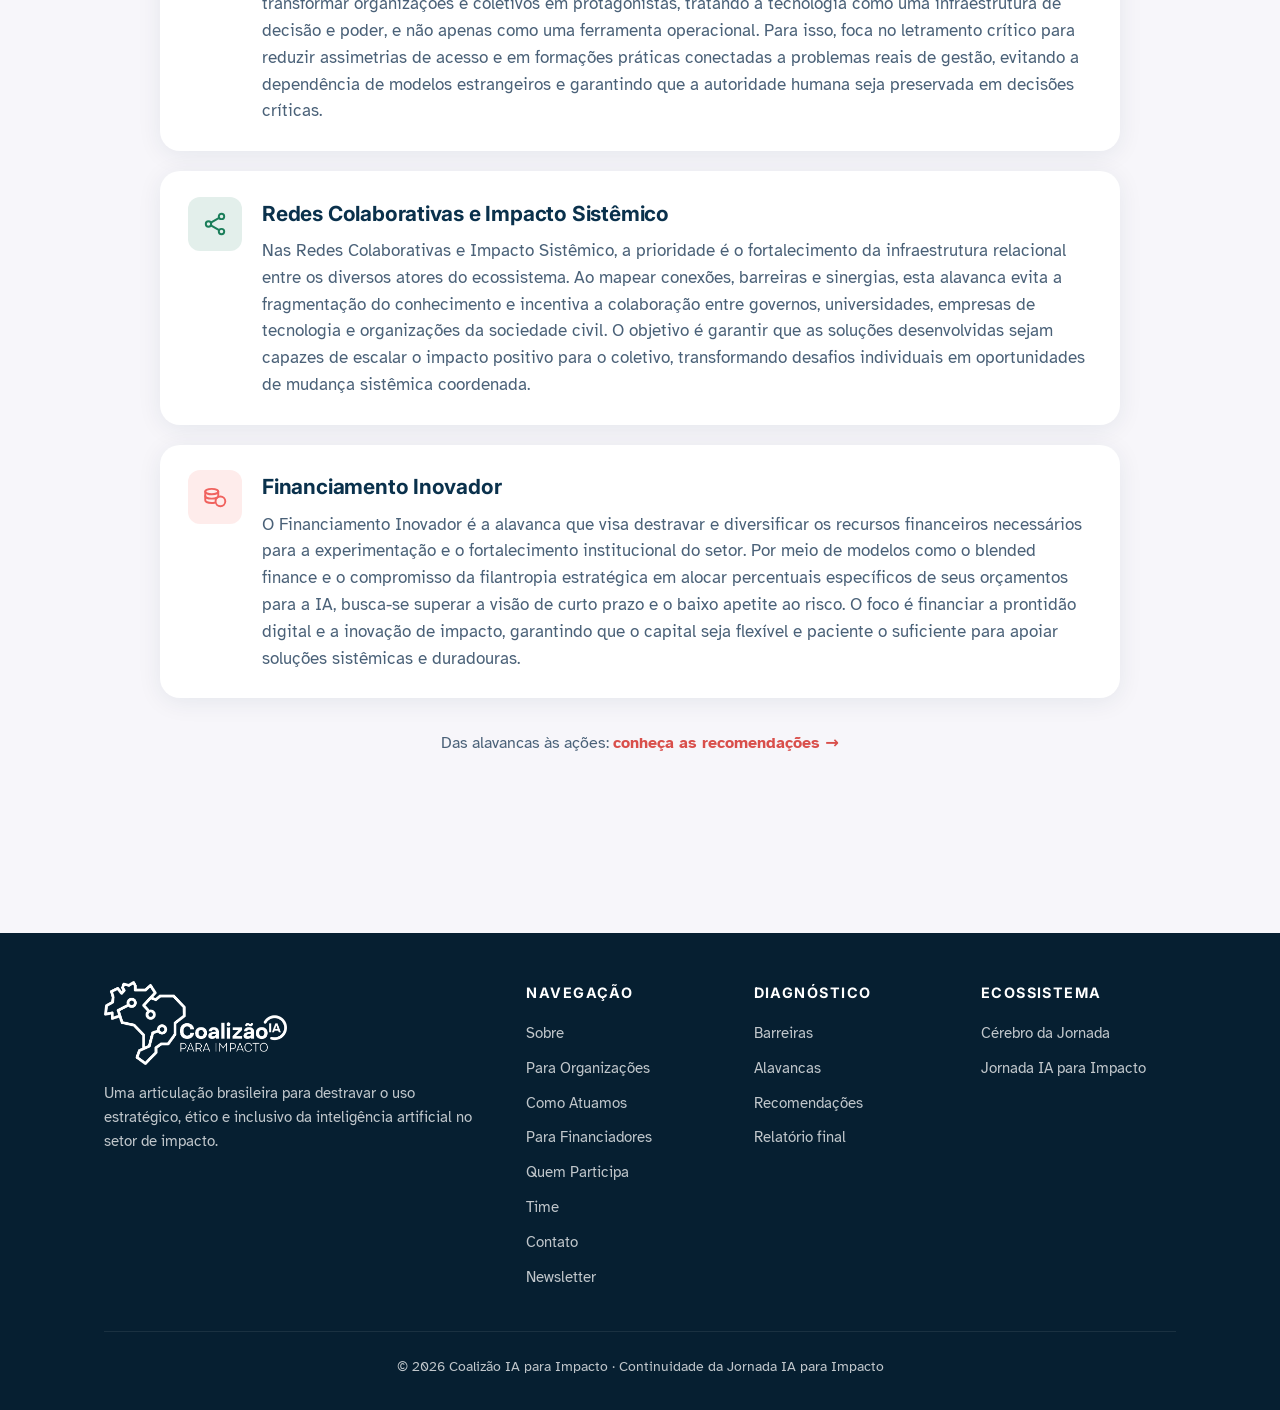
==== commit 7d1cdbe2: "Pagina de assinatura da newsletter (formulario Mailchimp com o visual da Coalizao) e link no rodape " ====
--- a/alavancas.html
+++ b/alavancas.html
@@ -145,6 +145,7 @@
             <li><a href="index.html#quem-participa">Quem Participa</a></li>
             <li><a href="index.html#time">Time</a></li>
             <li><a href="contato.html">Contato</a></li>
+            <li><a href="newsletter/">Newsletter</a></li>
           </ul>
         </div>
         <div>
--- a/css/coalizao.css
+++ b/css/coalizao.css
@@ -852,6 +852,20 @@
 
 .team-card h3 { margin: 0.2rem 0 0.15rem; font-size: 1.08rem; }
 
+.team-link { color: inherit; text-decoration: none; }
+.team-link .nowrap { white-space: nowrap; }
+.team-link:hover { color: var(--coral-dark); }
+.team-link:hover .ico-li { opacity: 1; }
+.ico-li {
+  display: inline-block;
+  width: 15px;
+  height: 15px;
+  margin-left: 0.4rem;
+  vertical-align: -1px;
+  fill: #0A66C2;
+  opacity: 0.85;
+}
+
 .team-card .team-role {
   color: var(--coral-dark);
   font-weight: 700;
@@ -938,6 +952,129 @@
     url('../assets/fotos/terra-noite.jpg') center / cover no-repeat,
     var(--navy-deep);
 }
+/* Opções de foto do topo em avaliação (escolhidas pelo seletor do stage, js/stage.js) */
+.hero.hero-photo[class*="topo-"] {
+  background-position: center;
+  background-size: cover;
+  background-repeat: no-repeat;
+}
+.hero.hero-photo.topo-agrofloresta {
+  background-image:
+    linear-gradient(90deg, rgba(6, 31, 49, 0.92) 0%, rgba(6, 31, 49, 0.66) 42%, rgba(6, 31, 49, 0.2) 100%),
+    url('../assets/fotos/topo-agrofloresta.jpg');
+  background-position: center 35%;
+}
+.hero.hero-photo.topo-plantio {
+  background-image:
+    linear-gradient(90deg, rgba(6, 31, 49, 0.92) 0%, rgba(6, 31, 49, 0.66) 42%, rgba(6, 31, 49, 0.2) 100%),
+    url('../assets/fotos/topo-plantio.jpg');
+  background-position: 70% 40%;
+}
+.hero.hero-photo.topo-maos {
+  background-image:
+    linear-gradient(90deg, rgba(6, 31, 49, 0.9) 0%, rgba(6, 31, 49, 0.6) 42%, rgba(6, 31, 49, 0.15) 100%),
+    url('../assets/fotos/topo-maos.jpg');
+  background-position: 75% center;
+}
+.hero.hero-photo.topo-roda {
+  background-image:
+    linear-gradient(90deg, rgba(6, 31, 49, 0.88) 0%, rgba(6, 31, 49, 0.55) 42%, rgba(6, 31, 49, 0.12) 100%),
+    url('../assets/fotos/topo-roda.jpg');
+  background-size: auto, 150% auto;
+  background-position: center, 0% 58%;
+}
+.hero.hero-photo.topo-canoa {
+  background-image:
+    linear-gradient(90deg, rgba(6, 31, 49, 0.9) 0%, rgba(6, 31, 49, 0.6) 42%, rgba(6, 31, 49, 0.12) 100%),
+    url('../assets/fotos/topo-canoa.jpg');
+  background-position: center 55%;
+}
+.hero.hero-photo.topo-pescadores {
+  background-image:
+    linear-gradient(90deg, rgba(6, 31, 49, 0.9) 0%, rgba(6, 31, 49, 0.62) 42%, rgba(6, 31, 49, 0.15) 100%),
+    url('../assets/fotos/topo-pescadores.jpg');
+}
+.hero.hero-photo.topo-jangadas {
+  background-image:
+    linear-gradient(90deg, rgba(6, 31, 49, 0.9) 0%, rgba(6, 31, 49, 0.6) 42%, rgba(6, 31, 49, 0.12) 100%),
+    url('../assets/fotos/topo-jangadas.jpg');
+}
+.hero.hero-photo.topo-jangada {
+  background-image:
+    linear-gradient(90deg, rgba(6, 31, 49, 0.9) 0%, rgba(6, 31, 49, 0.6) 42%, rgba(6, 31, 49, 0.12) 100%),
+    url('../assets/fotos/topo-jangada.jpg');
+}
+.hero.hero-photo.topo-praia {
+  background-image:
+    linear-gradient(90deg, rgba(6, 31, 49, 0.9) 0%, rgba(6, 31, 49, 0.6) 42%, rgba(6, 31, 49, 0.12) 100%),
+    url('../assets/fotos/topo-praia.jpg');
+}
+.hero.hero-photo.topo-por-do-sol {
+  background-image:
+    linear-gradient(90deg, rgba(6, 31, 49, 0.88) 0%, rgba(6, 31, 49, 0.5) 42%, rgba(6, 31, 49, 0.1) 100%),
+    url('../assets/fotos/topo-por-do-sol.jpg');
+}
+.hero.hero-photo.topo-rio-manaus {
+  background-image:
+    linear-gradient(90deg, rgba(6, 31, 49, 0.85) 0%, rgba(6, 31, 49, 0.45) 42%, rgba(6, 31, 49, 0.1) 100%),
+    url('../assets/fotos/topo-rio-manaus.jpg');
+}
+.hero.hero-photo.topo-paraty {
+  background-image:
+    linear-gradient(90deg, rgba(6, 31, 49, 0.9) 0%, rgba(6, 31, 49, 0.6) 42%, rgba(6, 31, 49, 0.12) 100%),
+    url('../assets/fotos/topo-paraty.jpg');
+}
+.hero.hero-photo.topo-fim-de-tarde {
+  background-image:
+    linear-gradient(90deg, rgba(6, 31, 49, 0.9) 0%, rgba(6, 31, 49, 0.55) 42%, rgba(6, 31, 49, 0.1) 100%),
+    url('../assets/fotos/topo-fim-de-tarde.jpg');
+}
+.hero.hero-photo.topo-roda-grama {
+  background-image:
+    linear-gradient(90deg, rgba(6, 31, 49, 0.9) 0%, rgba(6, 31, 49, 0.6) 42%, rgba(6, 31, 49, 0.15) 100%),
+    url('../assets/fotos/topo-roda-grama.jpg');
+}
+.hero.hero-photo.topo-projecao {
+  background-image:
+    linear-gradient(90deg, rgba(6, 31, 49, 0.85) 0%, rgba(6, 31, 49, 0.45) 42%, rgba(6, 31, 49, 0.05) 100%),
+    url('../assets/fotos/topo-projecao.jpg');
+  background-position: 70% center;
+}
+.hero.hero-photo.topo-codigo {
+  background-image:
+    linear-gradient(90deg, rgba(6, 31, 49, 0.85) 0%, rgba(6, 31, 49, 0.45) 42%, rgba(6, 31, 49, 0.05) 100%),
+    url('../assets/fotos/topo-codigo.jpg');
+  background-position: 70% center;
+}
+/* Prévia com marca d'água (Pulsar Imagens, foto paga): trocar pelo arquivo licenciado se for escolhida. */
+.hero.hero-photo.topo-solar {
+  background-image:
+    linear-gradient(90deg, rgb(6, 31, 49) 0%, rgb(6, 31, 49) 34%, rgba(6, 31, 49, 0.55) 58%, rgba(6, 31, 49, 0.05) 100%),
+    url('../assets/fotos/topo-solar.jpg');
+  background-color: rgb(6, 31, 49);
+  background-size: auto, auto 100%;
+  background-position: center, right center;
+}
+.hero.hero-photo.topo-solar-inteira {
+  background-image:
+    linear-gradient(90deg, rgba(6, 31, 49, 0.85) 0%, rgba(6, 31, 49, 0.55) 45%, rgba(6, 31, 49, 0.1) 100%),
+    url('../assets/fotos/topo-solar.jpg');
+  background-position: center, center 30%;
+}
+@media (max-width: 760px) {
+  .hero.hero-photo.topo-solar {
+    background-image:
+      linear-gradient(180deg, rgba(6, 31, 49, 0.88) 0%, rgba(6, 31, 49, 0.8) 100%),
+      url('../assets/fotos/topo-solar.jpg');
+    background-size: auto, cover;
+    background-position: center, 60% center;
+  }
+}
+
+.stage-picker { font-weight: 400; margin-left: 0.75rem; }
+.stage-picker a { margin: 0 0.3rem; }
+.stage-picker a[aria-current="true"] { font-weight: 700; text-decoration: none; border-bottom: 2px solid currentColor; }
+
 .hero-photo .hero-inner { max-width: 44rem; }
 .hero-photo h1 { font-size: clamp(2.2rem, 5vw, 3.5rem); line-height: 1.1; }
 .hero-photo .lead { margin: 0 0 1rem; }
